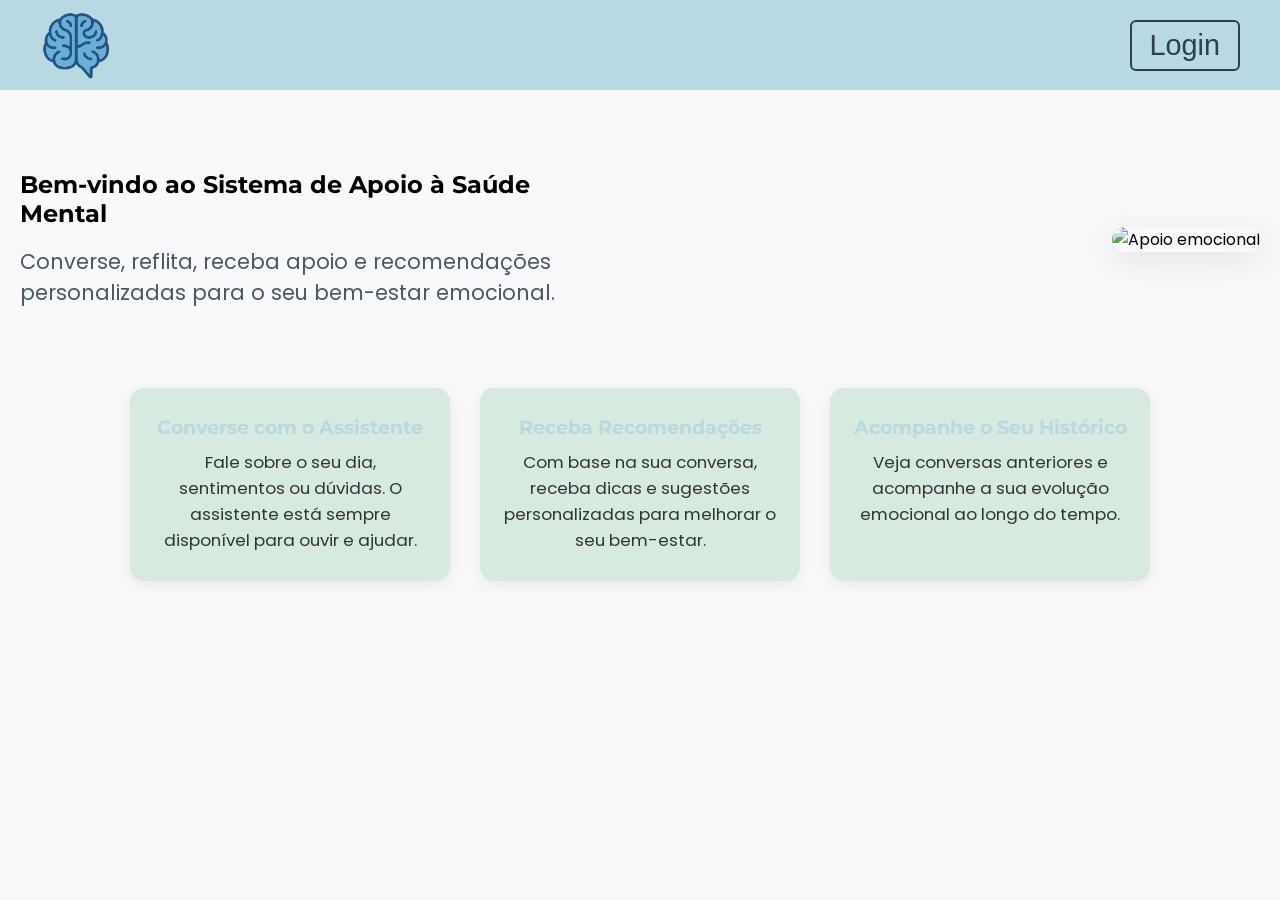
==== templates/index.html @ 61581b03 "Pagina inicial, modo anonimo" ====
<!DOCTYPE html>
<html lang="pt-PT">
<head>
    <meta charset="UTF-8" />
    <meta name="viewport" content="width=device-width, initial-scale=1.0" />
    <title>Bem-vindo - Sistema de Apoio à Saúde Mental</title>
    <link href="https://fonts.googleapis.com/css2?family=Poppins:wght@400;600&display=swap" rel="stylesheet" />
    <link href="https://fonts.googleapis.com/css2?family=Montserrat:wght@600&display=swap" rel="stylesheet">
    <link rel="stylesheet" href="/static/style.css">
</head>
<body>
    <header class="main-header">
        <img id="logo" src="/static/images/yourmind-logo.png" alt="Logo">
        <button class="login-btn" onclick="window.location.href='/login'">Login</button>
    </header>
    <main>
        <section class="hero">
            <div class="hero-text">
                <h1>Bem-vindo ao Sistema de Apoio à Saúde Mental</h1>
                <p style="font-size:1.3em; margin: 18px 0 0 0; color:#475866;">Converse, reflita, receba apoio e recomendações personalizadas para o seu bem-estar emocional.</p>
            </div>
            <div class="hero-img">
                <img src="https://images.unsplash.com/photo-1506744038136-46273834b3fb?auto=format&fit=crop&w=600&q=80" alt="Apoio emocional">
            </div>
        </section>
        <section class="features">
            <div class="feature-card">
                <h3>Converse com o Assistente</h3>
                <p>Fale sobre o seu dia, sentimentos ou dúvidas. O assistente está sempre disponível para ouvir e ajudar.</p>
            </div>
            <div class="feature-card">
                <h3>Receba Recomendações</h3>
                <p>Com base na sua conversa, receba dicas e sugestões personalizadas para melhorar o seu bem-estar.</p>
            </div>
            <div class="feature-card">
                <h3>Acompanhe o Seu Histórico</h3>
                <p>Veja conversas anteriores e acompanhe a sua evolução emocional ao longo do tempo.</p>
            </div>
        </section>
    </main>
</body>
</html>
---- static/style.css ----
:root {
    --primary-color: #B8D8E3;     /* Azul pastel suave */
    --secondary-color: #D6EADF;   /* Verde menta suave */
    --accent-color: #FFE8D4;      /* Coral claro */
    --bg-light: #F9F9FB;          /* Branco quase puro */
    --text-color: #333;           /* Cinza escuro */
    --input-bg: #FFFFFF;          /* Branco para inputs */
    --border-color: #DDD;         /* Cinza claro */
    --bot-msg-light: #E1ECF4;     /* Azul claro para mensagens do bot */

    --bg-dark: #1A1E21;
    --container-dark: #2A2E31;
    --text-dark: #D3D6D9;
    --input-dark: #3C4B57;
    --border-dark: #5B6C7A;
    --bot-msg-dark: #2A2E31;
}

* {
    box-sizing: border-box;
    margin: 0;
    padding: 0;
}

body {
    font-family: 'Poppins', sans-serif;
    background-color: var(--bg-light);
    color: var(--text-light);
    display: flex;
    flex-direction: column;
    min-height: 100vh;
    transition: background 0.3s ease, color 0.3s ease;
}

h1, h2, h3 {
    font-family: 'Montserrat', sans-serif;
}

body.dark {
    background-color: var(--bg-dark);
    color: var(--text-dark);
}

#logo {
    position: absolute;
    top: 20px;
    left: 20px;
    height: 70px;
    width: auto;
    margin-right: 20px;
}

header {
    background-color: var(--primary-color);
    color: white;
    padding: 2rem;
    font-size: 1.8rem;
    font-weight: bold;
    position: relative;
    display: flex;
    align-items: center;
    justify-content: center;
}

header h1 {
    font-size: 2rem;
    font-family: 'Montserrat', sans-serif;
    font-weight: 600;
    margin: 0;
}

#theme-toggle, #music-toggle {
    position: absolute;
    top: 20px;
    right: 20px;
    background: none;
    border: 2px solid #fff;
    color: #fff;
    padding: 8px 12px;
    border-radius: 8px;
    cursor: pointer;
    transition: 0.3s;
}

#music-toggle {
    right: 70px;
    margin-right: 12px;
}

#theme-toggle:hover, #music-toggle:hover {
    background: rgba(255, 255, 255, 0.2);
}

main {
    flex: 1;
    display: flex;
    flex-direction: column;
    align-items: center;
    padding: 20px;
}

.layout {
    display: flex;
    flex-direction: row;
    align-items: flex-start;
    justify-content: center;
    gap: 30px;
    width: 100%;
    max-width: 1400px;
    margin: 0 auto;
}

.historico-lateral {
    width: 280px;
}

.conteudo-central {
    flex: 1;
    display: flex;
    justify-content: center;
    padding-top: 30px;
}

#chat-container {
    width: 100%;
    max-width: 500px;
}

.container {
    background-color: var(--container-light);
    width: 100%;
    max-width: 420px;
    padding: 30px 25px;
    border-radius: 16px;
    box-shadow: 0 8px 20px rgba(0, 0, 0, 0.1);
    transition: background 0.3s ease;
}

body.dark .container {
    background-color: var(--container-dark);
}

h2 {
    color: var(--primary-color);
    text-align: center;
    margin-bottom: 20px;
}

input {
    width: 100%;
    padding: 8px 12px;
    margin-bottom: 12px;
    border-radius: 6px;
    border: 2px solid var(--border-color);
    background-color: var(--input-bg);
    color: var(--text-color);
    font-size: 14px;
    transition: all 0.2s ease;
}

input:focus {
    border-color: var(--primary-color);
    box-shadow: 0 0 0 3px rgba(167, 199, 231, 0.4);
    outline: none;
}

body.dark input {
    border: 2px solid var(--border-dark);
    background-color: var(--input-dark);
    color: var(--text-dark);
}

.button-auth, #logout-btn {
    width: 100%;
    background-color: #475866;
    color: white;
    padding: 12px;
    font-size: 15px;
    font-weight: bold;
    border: none;
    border-radius: 8px;
    cursor: pointer;
    transition: background-color 0.3s ease;
}

.button-auth:hover, #logout-btn:hover {
    background-color: #5B6C7A;
}

.switch-form {
    text-align: center;
    margin-top: 15px;
    font-size: 14px;
}

.switch-form a {
    color: var(--primary-color);
    text-decoration: none;
    font-weight: bold;
}

.switch-form a:hover {
    text-decoration: underline;
}

#chat-messages {
    height: 500px;
    overflow-y: auto;
    padding: 20px;
    background-color: var(--bg-light);
    border-radius: 12px;
    margin-bottom: 20px;
}

body.dark #chat-messages {
    background-color: var(--container-dark);
}

.message {
    margin-bottom: 15px;
    padding: 12px;
    border-radius: 12px;
    max-width: 80%;
    word-wrap: break-word;
}

.user-message {
    background-color: var(--primary-color);
    color: white;
    margin-left: auto;
}

.bot-message {
    background-color: var(--bot-msg-light);
    color: var(--text-color);
}

body.dark .bot-message {
    background-color: var(--bot-msg-dark);
    color: var(--text-dark);
}

.input-group {
    display: flex;
    gap: 10px;
}

.input-group input {
    margin-bottom: 0;
}

.input-group button {
    background-color: var(--primary-color);
    color: white;
    border: none;
    border-radius: 8px;
    padding: 8px 16px;
    cursor: pointer;
    transition: background-color 0.3s ease;
}

.input-group button:hover {
    background-color: #9BC5D9;
}

#historico-lista {
    max-height: 400px;
    overflow-y: auto;
    margin-bottom: 20px;
}

.historico-item {
    padding: 10px;
    margin-bottom: 8px;
    background-color: var(--bg-light);
    border-radius: 8px;
    cursor: pointer;
    transition: background-color 0.3s ease;
}

body.dark .historico-item {
    background-color: var(--input-dark);
}

.historico-item:hover {
    background-color: var(--primary-color);
    color: white;
}

.historico-item strong {
    background: #fff;
    color: #2d3e4e;
    padding: 4px 10px;
    border-radius: 8px;
    display: inline-block;
    margin-bottom: 4px;
    font-size: 1em;
}

@media (max-width: 768px) {
    .layout {
        flex-direction: column;
        align-items: center;
    }

    .historico-lateral {
        width: 100%;
    }

    .conteudo-central {
        width: 100%;
    }
}

/* Header da página inicial */
.main-header {
    display: flex;
    align-items: center;
    justify-content: space-between;
    padding: 0 40px;
    background: var(--primary-color);
    color: white;
    height: 90px;
}
.main-header #logo {
    position: static;
    height: 70px;
    margin: 0;
}
.login-btn {
    background: transparent;
    color: #2d3e4e;
    border: 2px solid #2d3e4e;
    border-radius: 6px;
    padding: 7px 18px;
    font-size: 1em;
    font-weight: 500;
    cursor: pointer;
    transition: background 0.2s, color 0.2s, border 0.2s;
    box-shadow: none;
}
.login-btn:hover {
    background: #fff;
    color: var(--primary-color);
    border-color: var(--primary-color);
}

/* Hero e features da página inicial */
.hero {
    display: flex;
    align-items: center;
    justify-content: space-between;
    padding: 60px 0 40px 0;
    gap: 40px;
}
.hero-text {
    flex: 1;
}
.hero-img {
    flex: 1;
    text-align: right;
}
.hero-img img {
    max-width: 400px;
    width: 100%;
    border-radius: 18px;
    box-shadow: 0 8px 32px rgba(0,0,0,0.10);
}
.features {
    display: flex;
    gap: 30px;
    margin-top: 40px;
    justify-content: center;
}
.feature-card {
    background: var(--secondary-color);
    border-radius: 14px;
    padding: 28px 22px;
    box-shadow: 0 4px 16px rgba(0,0,0,0.07);
    max-width: 320px;
    text-align: center;
}
.feature-card h3 {
    color: var(--primary-color);
    margin-bottom: 10px;
}
.feature-card p {
    color: #333;
    font-size: 1.05em;
}
@media (max-width: 900px) {
    .hero { flex-direction: column; text-align: center; }
    .hero-img { text-align: center; margin-top: 30px; }
    .features { flex-direction: column; align-items: center; }
}
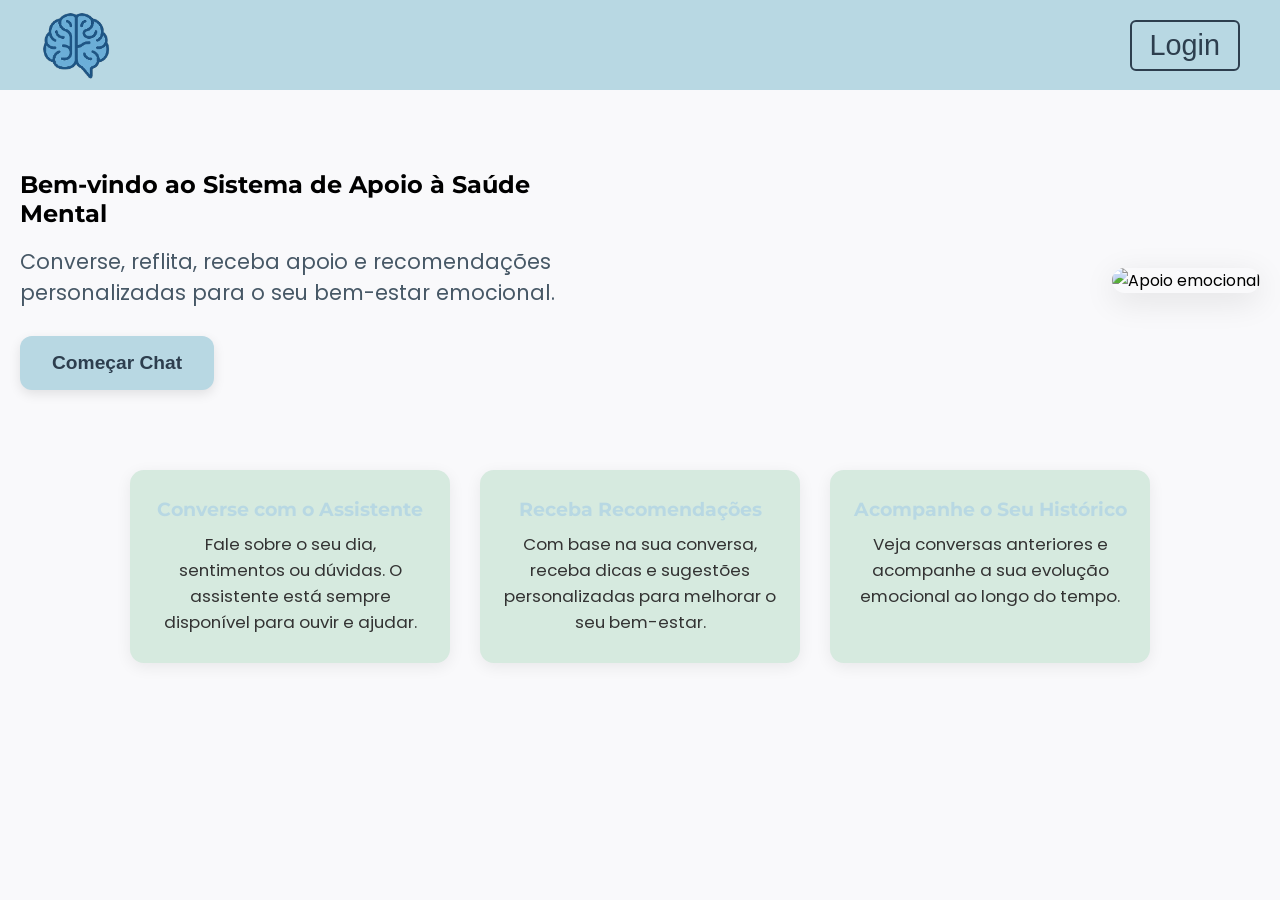
==== commit c7c39dcb: "Login melhorado" ====
--- a/templates/index.html
+++ b/templates/index.html
@@ -11,13 +11,14 @@
 <body>
     <header class="main-header">
         <img id="logo" src="/static/images/yourmind-logo.png" alt="Logo">
-        <button class="login-btn" onclick="window.location.href='/login'">Login</button>
+        <button class="login-btn" id="login-button" onclick="window.location.href='/login'" style="display: none;">Login</button>
     </header>
     <main>
         <section class="hero">
             <div class="hero-text">
                 <h1>Bem-vindo ao Sistema de Apoio à Saúde Mental</h1>
-                <p style="font-size:1.3em; margin: 18px 0 0 0; color:#475866;">Converse, reflita, receba apoio e recomendações personalizadas para o seu bem-estar emocional.</p>
+                <p style="font-size:1.3em; margin: 18px 0 28px 0; color:#475866;">Converse, reflita, receba apoio e recomendações personalizadas para o seu bem-estar emocional.</p>
+                <button class="start-chat-btn" onclick="startChat()">Começar Chat</button>
             </div>
             <div class="hero-img">
                 <img src="https://images.unsplash.com/photo-1506744038136-46273834b3fb?auto=format&fit=crop&w=600&q=80" alt="Apoio emocional">
@@ -38,5 +39,30 @@
             </div>
         </section>
     </main>
+
+    <script>
+        // Verifica o estado de autenticação quando a página carrega
+        document.addEventListener('DOMContentLoaded', function() {
+            const token = localStorage.getItem('token');
+            const loginButton = document.getElementById('login-button');
+            
+            // Mostra o botão de login apenas se o usuário não estiver logado
+            if (!token) {
+                loginButton.style.display = 'block';
+            }
+        });
+
+        function startChat() {
+            // Verifica se existe um token no localStorage
+            const token = localStorage.getItem('token');
+            if (token) {
+                // Se estiver logado, vai direto para o chat
+                window.location.href = '/chat';
+            } else {
+                // Se não estiver logado, redireciona para o login
+                window.location.href = '/login';
+            }
+        }
+    </script>
 </body>
 </html> 
--- a/static/style.css
+++ b/static/style.css
@@ -70,9 +70,6 @@
 }
 
 #theme-toggle, #music-toggle {
-    position: absolute;
-    top: 20px;
-    right: 20px;
     background: none;
     border: 2px solid #fff;
     color: #fff;
@@ -82,11 +79,6 @@
     transition: 0.3s;
 }
 
-#music-toggle {
-    right: 70px;
-    margin-right: 12px;
-}
-
 #theme-toggle:hover, #music-toggle:hover {
     background: rgba(255, 255, 255, 0.2);
 }
@@ -99,45 +91,178 @@
     padding: 20px;
 }
 
+/* Layout principal: define a estrutura horizontal da página */
 .layout {
     display: flex;
     flex-direction: row;
     align-items: flex-start;
     justify-content: center;
-    gap: 30px;
+    gap: 40px;
     width: 100%;
     max-width: 1400px;
     margin: 0 auto;
-}
-
+    height: calc(100vh - 120px); /* Altura total menos o header */
+    padding: 20px;
+}
+
+/* Sidebar do histórico */
 .historico-lateral {
     width: 280px;
+    height: 100%;
+    overflow: hidden;
+    display: flex;
+    flex-direction: column;
+}
+
+.historico-lateral .container {
+    height: 100%;
+    display: flex;
+    flex-direction: column;
+    margin-top: 0;
+}
+
+#historico-lista {
+    flex: 1;
+    overflow-y: auto;
+    margin-bottom: 20px;
+    padding-right: 10px;
 }
 
 .conteudo-central {
     flex: 1;
-    display: flex;
-    justify-content: center;
-    padding-top: 30px;
+    height: 100%;
+    display: flex;
+    justify-content: center;
+    max-width: 800px;
 }
 
 #chat-container {
     width: 100%;
-    max-width: 500px;
-}
-
+    height: 100%;
+    display: flex;
+    flex-direction: column;
+}
+
+#chat-messages {
+    flex: 1;
+    overflow-y: auto;
+    padding: 20px;
+    background-color: var(--bg-light);
+    border-radius: 12px;
+    margin-bottom: 20px;
+    min-height: 0; /* Importante para o flex funcionar corretamente */
+}
+
+.input-group {
+    display: flex;
+    gap: 10px;
+    padding: 10px;
+    background: var(--bg-light);
+    border-radius: 12px;
+}
+
+.input-group input {
+    margin-bottom: 0;
+    height: 45px;
+}
+
+.input-group button {
+    background-color: var(--primary-color);
+    color: white;
+    border: none;
+    border-radius: 8px;
+    padding: 8px 16px;
+    cursor: pointer;
+    transition: all 0.3s ease;
+    min-width: 45px;
+    height: 45px;
+    display: flex;
+    align-items: center;
+    justify-content: center;
+}
+
+.input-group button:hover {
+    background-color: #9BC5D9;
+    transform: translateY(-2px);
+}
+
+/* Ajustes para modo escuro */
+body.dark #chat-messages,
+body.dark .input-group {
+    background-color: var(--container-dark);
+}
+
+/* Responsividade */
+@media (max-width: 1024px) {
+    .layout {
+        padding: 15px;
+        gap: 20px;
+    }
+
+    .historico-lateral {
+        width: 250px;
+    }
+}
+
+@media (max-width: 768px) {
+    .layout {
+        flex-direction: column;
+        height: auto;
+    }
+
+    .historico-lateral {
+        width: 100%;
+        height: auto;
+        margin-bottom: 20px;
+    }
+
+    .historico-lateral .container {
+        max-height: 300px;
+    }
+
+    .conteudo-central {
+        width: 100%;
+        height: calc(100vh - 460px); /* Ajuste para telas menores */
+    }
+
+    #chat-messages {
+        height: 100%;
+    }
+}
+
+@media (max-width: 480px) {
+    .layout {
+        padding: 10px;
+    }
+
+    .input-group {
+        padding: 8px;
+    }
+
+    .input-group input {
+        height: 40px;
+    }
+
+    .input-group button {
+        min-width: 40px;
+        height: 40px;
+        padding: 8px;
+    }
+}
+
+/* Container do histórico (caixa branca arredondada) */
 .container {
-    background-color: var(--container-light);
+    background-color: var(--container-light); /* Cor de fundo clara */
     width: 100%;
     max-width: 420px;
-    padding: 30px 25px;
-    border-radius: 16px;
-    box-shadow: 0 8px 20px rgba(0, 0, 0, 0.1);
+    padding: 10px 25px 30px 25px; /* padding-top, right, bottom, left */
+    border-radius: 16px; /* Cantos arredondados */
+    box-shadow: 0 8px 20px rgba(0, 0, 0, 0.1); /* Sombra suave */
     transition: background 0.3s ease;
-}
-
+    margin-top: 24px; /* Alinha pelo topo com o gráfico */
+}
 body.dark .container {
-    background-color: var(--container-dark);
+    background-color: var(--container-dark); /* Cor de fundo escura no modo dark */
 }
 
 h2 {
@@ -203,19 +328,6 @@
     text-decoration: underline;
 }
 
-#chat-messages {
-    height: 500px;
-    overflow-y: auto;
-    padding: 20px;
-    background-color: var(--bg-light);
-    border-radius: 12px;
-    margin-bottom: 20px;
-}
-
-body.dark #chat-messages {
-    background-color: var(--container-dark);
-}
-
 .message {
     margin-bottom: 15px;
     padding: 12px;
@@ -238,35 +350,6 @@
 body.dark .bot-message {
     background-color: var(--bot-msg-dark);
     color: var(--text-dark);
-}
-
-.input-group {
-    display: flex;
-    gap: 10px;
-}
-
-.input-group input {
-    margin-bottom: 0;
-}
-
-.input-group button {
-    background-color: var(--primary-color);
-    color: white;
-    border: none;
-    border-radius: 8px;
-    padding: 8px 16px;
-    cursor: pointer;
-    transition: background-color 0.3s ease;
-}
-
-.input-group button:hover {
-    background-color: #9BC5D9;
-}
-
-#historico-lista {
-    max-height: 400px;
-    overflow-y: auto;
-    margin-bottom: 20px;
 }
 
 .historico-item {
@@ -297,21 +380,6 @@
     font-size: 1em;
 }
 
-@media (max-width: 768px) {
-    .layout {
-        flex-direction: column;
-        align-items: center;
-    }
-
-    .historico-lateral {
-        width: 100%;
-    }
-
-    .conteudo-central {
-        width: 100%;
-    }
-}
-
 /* Header da página inicial */
 .main-header {
     display: flex;
@@ -392,4 +460,738 @@
     .hero { flex-direction: column; text-align: center; }
     .hero-img { text-align: center; margin-top: 30px; }
     .features { flex-direction: column; align-items: center; }
+}
+
+#nova-conversa-btn {
+    margin-bottom: 16px;
+}
+
+/* Container do gráfico de emoções (caixa branca arredondada) */
+#grafico-emocional-container {
+    display: none;
+}
+
+body.dark #grafico-emocional-container {
+    display: none;
+}
+
+/* Remove espaço extra abaixo da legenda do gráfico */
+#grafico-emocional-container #emocao-legend {
+    display: none;
+}
+
+.grafico-titulo {
+    display: none;
+}
+
+/* Header actions: botões alinhados à direita, lado a lado */
+.header-actions {
+    display: flex;
+    flex-direction: row;
+    align-items: center;
+    justify-content: flex-end;
+    gap: 24px;
+    position: absolute;
+    top: 20px;
+    right: 20px;
+    z-index: 1500;
+}
+
+.header-actions button {
+    background: none;
+    border: 2px solid #fff;
+    color: #fff;
+    padding: 8px 12px;
+    border-radius: 8px;
+    cursor: pointer;
+    transition: 0.3s;
+    font-size: 1.3em;
+    display: flex;
+    align-items: center;
+    justify-content: center;
+}
+.header-actions button:hover {
+    background: rgba(255,255,255,0.15);
+}
+
+#profile-btn {
+    position: relative;
+    z-index: 1500;
+    background: none;
+    border: 2px solid #fff;
+    color: #fff;
+    padding: 8px 12px;
+    border-radius: 8px;
+    cursor: pointer;
+    transition: 0.3s;
+    font-size: 1.3em;
+    display: flex;
+    align-items: center;
+    justify-content: center;
+}
+
+#profile-btn:hover {
+    background: rgba(255,255,255,0.15);
+}
+
+#profile-modal {
+    display: none;
+    background: #fff;
+    border-radius: 18px;
+    box-shadow: 0 8px 32px rgba(0,0,0,0.18);
+    padding: 32px 28px;
+    min-width: 320px;
+    z-index: 2100;
+    position: fixed;
+    top: 50%;
+    left: 50%;
+    transform: translate(-50%, -50%);
+}
+
+#profile-modal-overlay {
+    display: none;
+    position: fixed;
+    top: 0;
+    left: 0;
+    width: 100vw;
+    height: 100vh;
+    background: rgba(0,0,0,0.18);
+    z-index: 2000;
+}
+
+body.dark #profile-modal {
+    background: var(--container-dark);
+    color: var(--text-dark);
+}
+
+.avatar-option {
+    width: 54px;
+    height: 54px;
+    border-radius: 50%;
+    border: 2.5px solid #b8d8e3;
+    cursor: pointer;
+    object-fit: cover;
+    transition: all 0.2s ease;
+    margin: 0 5px;
+}
+
+.avatar-option:hover {
+    border-color: #475866;
+    box-shadow: 0 0 0 3px #b8d8e3;
+}
+
+#avatar-list {
+    display: flex;
+    flex-wrap: wrap;
+    gap: 10px;
+    margin-bottom: 20px;
+    justify-content: center;
+}
+
+#profile-modal h2 {
+    margin-bottom: 20px;
+    text-align: center;
+}
+
+#profile-modal label {
+    display: block;
+    margin-bottom: 8px;
+    font-weight: 500;
+}
+
+#profile-modal input {
+    margin-bottom: 20px;
+}
+
+#save-profile-btn {
+    width: 100%;
+    margin-top: 10px;
+}
+
+/* Estilos do Calendário */
+.calendar-nav-btn {
+    background: none;
+    border: 2px solid var(--primary-color);
+    color: var(--primary-color);
+    padding: 8px;
+    border-radius: 8px;
+    cursor: pointer;
+    display: flex;
+    align-items: center;
+    transition: all 0.2s;
+}
+
+.calendar-nav-btn:hover {
+    background: var(--primary-color);
+    color: white;
+}
+
+.weekday {
+    font-weight: 600;
+    color: #475866;
+    padding: 8px;
+    background: #f5f7f9;
+    border-radius: 8px;
+}
+
+.calendar-day {
+    padding: 8px;
+    border-radius: 8px;
+    background: #fff;
+    border: 1px solid #eee;
+    display: flex;
+    flex-direction: column;
+    gap: 8px;
+    min-height: 80px;
+    align-items: center;
+    justify-content: center;
+    cursor: pointer;
+    transition: background-color 0.2s;
+}
+
+.calendar-day:not(.empty):hover {
+    background-color: #f0f0f0;
+}
+
+.calendar-day.empty {
+    background: transparent;
+    border: none;
+}
+
+.calendar-day.today {
+    border: 2px solid var(--primary-color);
+    background: #f5f7f9;
+}
+
+.calendar-day .date {
+    font-weight: 500;
+    font-size: 1.1em;
+    color: #475866;
+}
+
+.calendar-day .emoji {
+    font-size: 1.8em;
+    height: 1.8em;
+    display: flex;
+    align-items: center;
+    justify-content: center;
+}
+
+/* Modal do Calendário */
+.modal {
+    display: none;
+    position: fixed;
+    top: 0;
+    left: 0;
+    width: 100%;
+    height: 100%;
+    background-color: rgba(0, 0, 0, 0.5);
+    z-index: 1000;
+    overflow-y: auto;
+    padding: 20px;
+}
+
+.modal-content {
+    position: relative;
+    background-color: #fff;
+    margin: 40px auto;
+    padding: 25px;
+    width: 90%;
+    max-width: 800px;
+    border-radius: 16px;
+    box-shadow: 0 4px 16px rgba(0,0,0,0.2);
+    max-height: 85vh;
+    display: flex;
+    flex-direction: column;
+}
+
+.close-modal {
+    position: absolute;
+    right: 20px;
+    top: 20px;
+    font-size: 24px;
+    cursor: pointer;
+    color: #666;
+    width: 32px;
+    height: 32px;
+    display: flex;
+    align-items: center;
+    justify-content: center;
+    border-radius: 50%;
+    background: #f5f7f9;
+    transition: all 0.2s;
+}
+
+.close-modal:hover {
+    background: #e0e4e8;
+}
+
+.modal-header {
+    margin-bottom: 20px;
+    padding-bottom: 15px;
+    border-bottom: 1px solid #eee;
+    padding-right: 40px;
+}
+
+.modal-header h2 {
+    margin: 0;
+    font-size: 1.5rem;
+    color: var(--primary-color);
+}
+
+.conversation-list {
+    flex: 1;
+    overflow-y: auto;
+    padding: 10px;
+    margin: -10px;
+    max-height: calc(85vh - 100px);
+}
+
+.conversation-item {
+    margin-bottom: 15px;
+    padding: 15px;
+    border-radius: 12px;
+    background: #f5f7f9;
+    border: 1px solid #eee;
+    transition: transform 0.2s;
+    cursor: pointer;
+}
+
+.conversation-item:hover {
+    transform: translateX(5px);
+    background: #edf2f7;
+}
+
+.conversation-time {
+    font-size: 0.9em;
+    color: #666;
+    margin-bottom: 8px;
+    font-weight: 500;
+}
+
+.conversation-emotion {
+    display: flex;
+    align-items: center;
+    gap: 8px;
+    margin-bottom: 12px;
+    font-weight: 500;
+    background: white;
+    padding: 5px 12px;
+    border-radius: 20px;
+    width: fit-content;
+}
+
+.conversation-emotion span:first-child {
+    font-size: 1.2em;
+}
+
+.conversation-text {
+    white-space: pre-wrap;
+    line-height: 1.5;
+    color: #2c3e50;
+}
+
+/* Scrollbar personalizada */
+.conversation-list::-webkit-scrollbar {
+    width: 8px;
+}
+
+.conversation-list::-webkit-scrollbar-track {
+    background: transparent;
+}
+
+.conversation-list::-webkit-scrollbar-thumb {
+    background: #cbd5e0;
+    border-radius: 4px;
+}
+
+/* Dark Mode */
+body.dark .weekday {
+    background: var(--input-dark);
+    color: var(--text-dark);
+}
+
+body.dark .calendar-day {
+    background: var(--container-dark);
+    border-color: var(--border-dark);
+}
+
+body.dark .calendar-day .date {
+    color: var(--text-dark);
+}
+
+body.dark .calendar-day.today {
+    background: var(--input-dark);
+}
+
+body.dark .calendar-day:not(.empty):hover {
+    background-color: var(--input-dark);
+}
+
+body.dark .modal-content {
+    background-color: var(--container-dark);
+    color: var(--text-dark);
+}
+
+body.dark .conversation-item {
+    background: var(--input-dark);
+    border-color: var(--border-dark);
+}
+
+body.dark .modal-header {
+    border-bottom-color: var(--border-dark);
+}
+
+body.dark .close-modal {
+    color: var(--text-dark);
+    background: var(--input-dark);
+}
+
+body.dark .close-modal:hover {
+    background: var(--border-dark);
+}
+
+body.dark .conversation-emotion {
+    background: var(--container-dark);
+}
+
+body.dark .conversation-text {
+    color: var(--text-dark);
+}
+
+body.dark .conversation-list::-webkit-scrollbar-thumb {
+    background: var(--border-dark);
+}
+
+body.dark .conversation-item:hover {
+    background: var(--border-dark);
+}
+
+/* Responsividade do Calendário */
+@media (max-width: 768px) {
+    .modal-content {
+        width: 95%;
+        margin: 20px auto;
+        padding: 20px;
+    }
+
+    .conversation-list {
+        max-height: calc(85vh - 80px);
+    }
+
+    .conversation-item {
+        padding: 12px;
+    }
+}
+
+@media (max-width: 480px) {
+    .modal {
+        padding: 10px;
+    }
+
+    .modal-content {
+        margin: 10px auto;
+        padding: 15px;
+    }
+
+    .conversation-emotion {
+        padding: 4px 10px;
+        font-size: 0.9em;
+    }
+}
+
+/* Layout do Calendário */
+#calendario-container {
+    max-width: 800px;
+    margin: 0 auto;
+    background: #fff;
+    border-radius: 16px;
+    box-shadow: 0 4px 16px rgba(0,0,0,0.08);
+    padding: 32px;
+}
+
+body.dark #calendario-container {
+    background: var(--container-dark);
+}
+
+#calendario-header {
+    display: flex;
+    justify-content: space-between;
+    align-items: center;
+    margin-bottom: 24px;
+}
+
+#calendario {
+    display: grid;
+    grid-template-columns: repeat(7, 1fr);
+    gap: 8px;
+    text-align: center;
+}
+
+#month-year {
+    margin: 0;
+    color: #475866;
+}
+
+body.dark #month-year {
+    color: var(--text-dark);
+}
+
+/* Header do Calendário */
+.calendario-page header {
+    display: flex;
+    align-items: center;
+    justify-content: center;
+    position: relative;
+    background: var(--primary-color);
+    padding: 2rem 0;
+}
+
+.calendario-page header img {
+    height: 70px;
+    margin-right: 24px;
+}
+
+.calendario-page header h1 {
+    flex: 1;
+    text-align: center;
+    font-family: 'Montserrat', sans-serif;
+    font-size: 2.1rem;
+    font-weight: 600;
+    color: #fff;
+    margin: 0;
+}
+
+.calendario-page #voltar-chat {
+    position: absolute;
+    top: 50%;
+    right: 20px;
+    transform: translateY(-50%);
+    background: none;
+    border: 2px solid #fff;
+    color: #fff;
+    padding: 0 4px;
+    border-radius: 12px;
+    cursor: pointer;
+    font-family: 'Poppins', sans-serif;
+    font-size: 0.7em;
+    display: flex;
+    align-items: center;
+    gap: 6px;
+    transition: all 0.2s;
+}
+
+.calendario-page #voltar-chat:hover {
+    background: rgba(255, 255, 255, 0.1);
+}
+
+.calendario-page main {
+    padding: 40px 20px;
+}
+
+/* Responsividade adicional */
+@media (max-width: 768px) {
+    .calendario-page header {
+        padding: 1.5rem 0;
+    }
+
+    .calendario-page header img {
+        height: 50px;
+        margin-right: 16px;
+    }
+
+    .calendario-page header h1 {
+        font-size: 1.5rem;
+    }
+
+    #calendario-container {
+        padding: 20px;
+    }
+
+    #calendario {
+        gap: 4px;
+    }
+}
+
+@media (max-width: 480px) {
+    .calendario-page header img {
+        height: 40px;
+        margin-right: 12px;
+    }
+
+    .calendario-page header h1 {
+        font-size: 1.2rem;
+    }
+
+    #calendario-container {
+        padding: 15px;
+    }
+
+    .calendar-day {
+        min-height: 60px;
+        padding: 4px;
+    }
+
+    .calendar-day .date {
+        font-size: 0.9em;
+    }
+
+    .calendar-day .emoji {
+        font-size: 1.4em;
+        height: 1.4em;
+    }
+}
+
+/* Text-to-speech button styles */
+.tts-btn {
+    background: transparent;
+    border: none;
+    padding: 6px;
+    margin-left: 8px;
+    border-radius: 50%;
+    cursor: pointer;
+    transition: all 0.2s ease;
+    display: inline-flex;
+    align-items: center;
+    justify-content: center;
+    opacity: 0.7;
+    vertical-align: middle;
+}
+
+.tts-btn:hover {
+    opacity: 1;
+    background-color: rgba(255, 255, 255, 0.2);
+    transform: scale(1.1);
+}
+
+.tts-btn.active {
+    background-color: rgba(255, 255, 255, 0.3);
+    animation: pulse 1.5s infinite;
+}
+
+.tts-btn i {
+    width: 18px;
+    height: 18px;
+    color: var(--text-color);
+}
+
+body.dark .tts-btn i {
+    color: var(--text-dark);
+}
+
+@keyframes pulse {
+    0% {
+        transform: scale(1);
+        box-shadow: 0 0 0 0 rgba(255, 255, 255, 0.4);
+    }
+    70% {
+        transform: scale(1.1);
+        box-shadow: 0 0 0 6px rgba(255, 255, 255, 0);
+    }
+    100% {
+        transform: scale(1);
+        box-shadow: 0 0 0 0 rgba(255, 255, 255, 0);
+    }
+}
+
+.start-chat-btn {
+    background-color: var(--primary-color);
+    color: #2d3e4e;
+    border: none;
+    border-radius: 12px;
+    padding: 16px 32px;
+    font-size: 1.2em;
+    font-weight: 600;
+    cursor: pointer;
+    transition: all 0.3s ease;
+    box-shadow: 0 4px 12px rgba(0,0,0,0.1);
+    display: inline-flex;
+    align-items: center;
+    justify-content: center;
+}
+
+.start-chat-btn:hover {
+    background-color: #9BC5D9;
+    transform: translateY(-2px);
+    box-shadow: 0 6px 16px rgba(0,0,0,0.15);
+}
+
+.start-chat-btn:active {
+    transform: translateY(0);
+    box-shadow: 0 4px 12px rgba(0,0,0,0.1);
+}
+
+/* Responsividade para o botão de chat */
+@media (max-width: 768px) {
+    .start-chat-btn {
+        padding: 14px 28px;
+        font-size: 1.1em;
+    }
+}
+
+.header-chat-btn, #auth-buttons {
+    display: none;
+}
+
+/* Ajuste responsivo para os botões do header */
+@media (max-width: 768px) {
+    .header-chat-btn, .login-btn {
+        padding: 6px 14px;
+        font-size: 0.9em;
+    }
+}
+
+#anon-aviso {
+    background: var(--accent-color);
+    color: #333;
+    padding: 15px 20px;
+    border-radius: 12px;
+    margin-bottom: 20px;
+    display: flex;
+    align-items: center;
+    justify-content: space-between;
+    box-shadow: 0 2px 8px rgba(0,0,0,0.1);
+}
+
+#exit-anon-btn {
+    background: #333;
+    color: #fff;
+    border: none;
+    border-radius: 8px;
+    padding: 8px 20px;
+    cursor: pointer;
+    font-size: 0.95em;
+    font-weight: 500;
+    transition: all 0.2s ease;
+}
+
+#exit-anon-btn:hover {
+    background: #444;
+    transform: translateY(-1px);
+}
+
+/* Estilos específicos para mensagens no modo anônimo */
+.anon-mode .user-message {
+    background: #4a6072;
+    color: #fff;
+}
+
+.anon-mode .bot-message {
+    background: var(--accent-color);
+    color: #333;
+}
+
+/* Ajustes responsivos para o modo anônimo */
+@media (max-width: 768px) {
+    #anon-aviso {
+        flex-direction: column;
+        text-align: center;
+        gap: 10px;
+        padding: 12px 15px;
+    }
+
+    #exit-anon-btn {
+        width: 100%;
+        padding: 10px;
+    }
 } 
